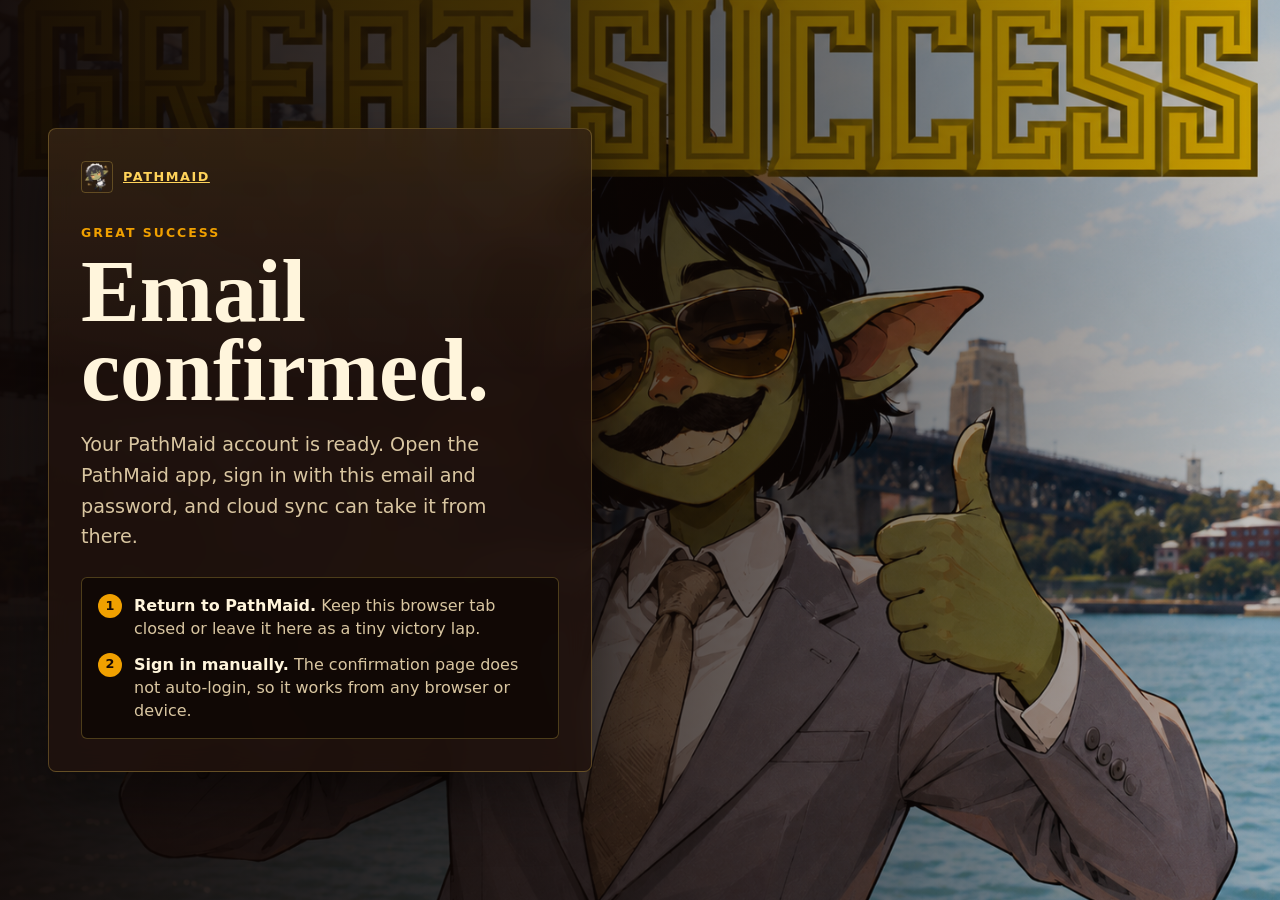
==== auth-confirmed/index.html @ c9f2a995 "Move standalone PathMaid landing site" ====
<!doctype html>
<html lang="en">
  <head>
    <meta charset="utf-8">
    <meta name="viewport" content="width=device-width, initial-scale=1">
    <meta name="robots" content="noindex">
    <meta
      name="description"
      content="PathMaid email confirmation result."
    >
    <title>PathMaid - Email confirmed</title>
    <link rel="icon" type="image/png" sizes="128x128" href="../assets/pathmaid-icon-128.png">
    <style>
      :root {
        --bg: #0f0705;
        --panel: rgba(31, 18, 13, 0.88);
        --panel-strong: rgba(14, 7, 5, 0.76);
        --ink: #fff5dc;
        --muted: #d9c6a1;
        --gold: #f0a000;
        --gold-bright: #ffd35a;
        --rule: rgba(255, 211, 90, 0.26);
        --danger: #ff7b5d;
        --shadow: rgba(0, 0, 0, 0.48);
      }

      * {
        box-sizing: border-box;
      }

      html,
      body {
        min-width: 320px;
        margin: 0;
      }

      body {
        min-height: 100vh;
        background:
          linear-gradient(90deg, rgba(15, 7, 5, 0.96), rgba(15, 7, 5, 0.78) 42%, rgba(15, 7, 5, 0.2)),
          url("../assets/auth-confirmed-success.png") center / cover no-repeat,
          var(--bg);
        color: var(--ink);
        font-family: ui-sans-serif, system-ui, -apple-system, BlinkMacSystemFont, "Segoe UI", sans-serif;
      }

      a {
        color: inherit;
      }

      .page {
        display: grid;
        min-height: 100vh;
        padding: clamp(1rem, 4vw, 3rem);
        place-items: center start;
      }

      .card {
        width: min(100%, 34rem);
        padding: clamp(1.25rem, 4vw, 2rem);
        border: 1px solid var(--rule);
        border-radius: 0.5rem;
        background:
          linear-gradient(180deg, rgba(255, 211, 90, 0.08), transparent 38%),
          var(--panel);
        box-shadow: 0 1.5rem 4rem var(--shadow);
        backdrop-filter: blur(12px);
      }

      .mark {
        display: inline-flex;
        align-items: center;
        gap: 0.625rem;
        margin-bottom: 2rem;
        color: var(--gold-bright);
        font-size: 0.8rem;
        font-weight: 900;
        letter-spacing: 0.12em;
        text-transform: uppercase;
      }

      .mark img {
        width: 2rem;
        height: 2rem;
        border: 1px solid var(--rule);
        border-radius: 0.25rem;
      }

      .eyebrow {
        margin: 0 0 0.75rem;
        color: var(--gold);
        font-size: 0.78rem;
        font-weight: 900;
        letter-spacing: 0.16em;
        text-transform: uppercase;
      }

      h1 {
        margin: 0;
        font-family: Georgia, "Times New Roman", serif;
        font-size: clamp(2.5rem, 11vw, 5.5rem);
        line-height: 0.9;
        letter-spacing: 0;
      }

      .lead {
        max-width: 28rem;
        margin: 1.25rem 0 0;
        color: var(--muted);
        font-size: clamp(1rem, 2.4vw, 1.2rem);
        line-height: 1.6;
      }

      .steps {
        display: grid;
        gap: 0.75rem;
        margin: 1.5rem 0 0;
        padding: 1rem;
        border: 1px solid var(--rule);
        border-radius: 0.375rem;
        background: var(--panel-strong);
      }

      .step {
        display: flex;
        gap: 0.75rem;
        align-items: flex-start;
        color: var(--muted);
        line-height: 1.45;
      }

      .step strong {
        color: var(--ink);
      }

      .step-number {
        display: grid;
        flex: 0 0 1.5rem;
        width: 1.5rem;
        height: 1.5rem;
        place-items: center;
        border-radius: 999px;
        background: var(--gold);
        color: #180b04;
        font-size: 0.8rem;
        font-weight: 900;
      }

      .error-panel {
        display: none;
      }

      .error-message {
        margin-top: 1rem;
        padding: 0.9rem 1rem;
        border: 1px solid rgba(255, 123, 93, 0.45);
        border-radius: 0.375rem;
        background: rgba(79, 22, 12, 0.54);
        color: #ffd6cc;
        font-family: ui-monospace, SFMono-Regular, Consolas, "Liberation Mono", monospace;
        font-size: 0.88rem;
        line-height: 1.5;
        overflow-wrap: anywhere;
      }

      body[data-state="error"] {
        background:
          linear-gradient(90deg, rgba(15, 7, 5, 0.98), rgba(15, 7, 5, 0.88) 48%, rgba(15, 7, 5, 0.44)),
          url("../assets/auth-confirmed-success.png") center / cover no-repeat,
          var(--bg);
      }

      body[data-state="error"] .success-panel {
        display: none;
      }

      body[data-state="error"] .error-panel {
        display: block;
      }

      body[data-state="error"] .eyebrow {
        color: var(--danger);
      }

      @media (max-width: 760px) {
        body {
          background:
            linear-gradient(180deg, rgba(15, 7, 5, 0.2), rgba(15, 7, 5, 0.96) 48%),
            url("../assets/auth-confirmed-success.png") center top / contain no-repeat,
            var(--bg);
        }

        .page {
          align-items: end;
          padding-top: 48vw;
        }

        .card {
          width: 100%;
        }
      }
    </style>
  </head>
  <body data-state="success">
    <main class="page">
      <section class="card" aria-live="polite">
        <a class="mark" href="../" aria-label="PathMaid home">
          <img src="../assets/pathmaid-icon-128.png" alt="">
          <span>PathMaid</span>
        </a>

        <div class="success-panel">
          <p class="eyebrow">Great success</p>
          <h1>Email confirmed.</h1>
          <p class="lead">
            Your PathMaid account is ready. Open the PathMaid app, sign in with this email and password,
            and cloud sync can take it from there.
          </p>
          <div class="steps" aria-label="Next steps">
            <div class="step">
              <span class="step-number">1</span>
              <span><strong>Return to PathMaid.</strong> Keep this browser tab closed or leave it here as a tiny victory lap.</span>
            </div>
            <div class="step">
              <span class="step-number">2</span>
              <span><strong>Sign in manually.</strong> The confirmation page does not auto-login, so it works from any browser or device.</span>
            </div>
          </div>
        </div>

        <div class="error-panel">
          <p class="eyebrow">Confirmation failed</p>
          <h1>Link problem.</h1>
          <p class="lead">
            Supabase could not confirm this email link. Try opening the newest confirmation email,
            then return to PathMaid and sign in.
          </p>
          <div id="error-message" class="error-message">
            No backend details were provided.
          </div>
        </div>
      </section>
    </main>

    <script>
      const params = new URLSearchParams(window.location.search)
      const hash = window.location.hash.startsWith('#') ? window.location.hash.slice(1) : window.location.hash
      const hashParams = new URLSearchParams(hash)
      hashParams.forEach((value, key) => params.set(key, value))

      const error = params.get('error_description') || params.get('error_code') || params.get('error')
      if (error) {
        document.body.dataset.state = 'error'
        document.getElementById('error-message').textContent = error
      }
    </script>
  </body>
</html>
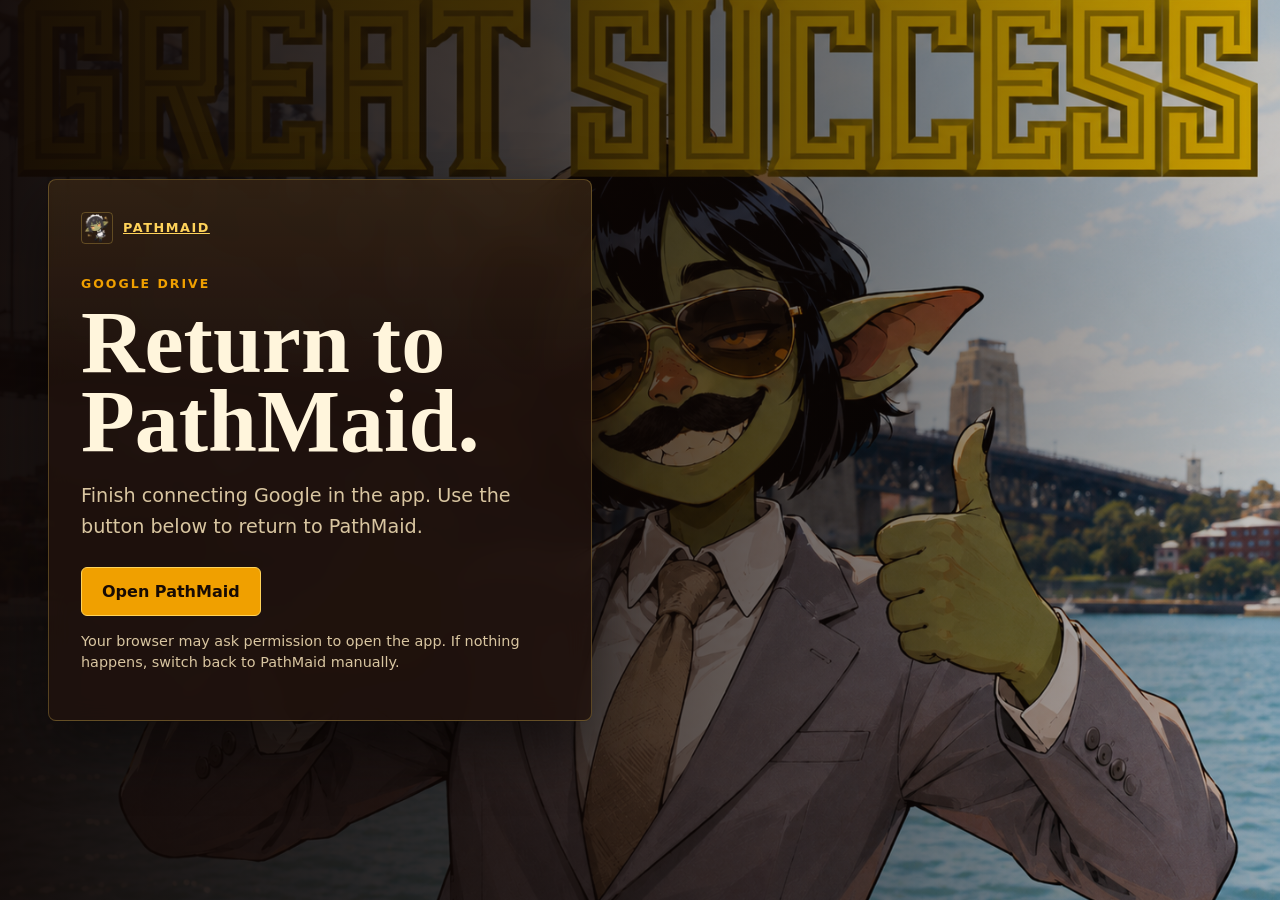
==== commit dbe723b0: "Use Google sign-in confirmation page with return-to-app link" ====
--- a/auth-confirmed/index.html
+++ b/auth-confirmed/index.html
@@ -1,257 +1,208 @@
-<!doctype html>
-<html lang="en">
-  <head>
-    <meta charset="utf-8">
-    <meta name="viewport" content="width=device-width, initial-scale=1">
-    <meta name="robots" content="noindex">
-    <meta
-      name="description"
-      content="PathMaid email confirmation result."
-    >
-    <title>PathMaid - Email confirmed</title>
-    <link rel="icon" type="image/png" sizes="128x128" href="../assets/pathmaid-icon-128.png">
-    <style>
-      :root {
-        --bg: #0f0705;
-        --panel: rgba(31, 18, 13, 0.88);
-        --panel-strong: rgba(14, 7, 5, 0.76);
-        --ink: #fff5dc;
-        --muted: #d9c6a1;
-        --gold: #f0a000;
-        --gold-bright: #ffd35a;
-        --rule: rgba(255, 211, 90, 0.26);
-        --danger: #ff7b5d;
-        --shadow: rgba(0, 0, 0, 0.48);
-      }
-
-      * {
-        box-sizing: border-box;
-      }
-
-      html,
-      body {
-        min-width: 320px;
-        margin: 0;
-      }
-
-      body {
-        min-height: 100vh;
-        background:
-          linear-gradient(90deg, rgba(15, 7, 5, 0.96), rgba(15, 7, 5, 0.78) 42%, rgba(15, 7, 5, 0.2)),
-          url("../assets/auth-confirmed-success.png") center / cover no-repeat,
-          var(--bg);
-        color: var(--ink);
-        font-family: ui-sans-serif, system-ui, -apple-system, BlinkMacSystemFont, "Segoe UI", sans-serif;
-      }
-
-      a {
-        color: inherit;
-      }
-
-      .page {
-        display: grid;
-        min-height: 100vh;
-        padding: clamp(1rem, 4vw, 3rem);
-        place-items: center start;
-      }
-
-      .card {
-        width: min(100%, 34rem);
-        padding: clamp(1.25rem, 4vw, 2rem);
-        border: 1px solid var(--rule);
-        border-radius: 0.5rem;
-        background:
-          linear-gradient(180deg, rgba(255, 211, 90, 0.08), transparent 38%),
-          var(--panel);
-        box-shadow: 0 1.5rem 4rem var(--shadow);
-        backdrop-filter: blur(12px);
-      }
-
-      .mark {
+<!doctype html>
+<html lang="en">
+  <head>
+    <meta charset="utf-8">
+    <meta name="viewport" content="width=device-width, initial-scale=1">
+    <meta name="robots" content="noindex">
+    <meta
+      name="description"
+      content="Return to PathMaid after connecting Google Drive."
+    >
+    <meta name="referrer" content="no-referrer">
+    <title>PathMaid — Google sign-in</title>
+    <link rel="icon" type="image/png" sizes="128x128" href="../assets/pathmaid-icon-128.png">
+    <style>
+      :root {
+        --bg: #0f0705;
+        --panel: rgba(31, 18, 13, 0.88);
+        --panel-strong: rgba(14, 7, 5, 0.76);
+        --ink: #fff5dc;
+        --muted: #d9c6a1;
+        --gold: #f0a000;
+        --gold-bright: #ffd35a;
+        --rule: rgba(255, 211, 90, 0.26);
+        --danger: #ff7b5d;
+        --shadow: rgba(0, 0, 0, 0.48);
+      }
+
+      * {
+        box-sizing: border-box;
+      }
+
+      html,
+      body {
+        min-width: 320px;
+        margin: 0;
+      }
+
+      body {
+        min-height: 100vh;
+        background:
+          linear-gradient(90deg, rgba(15, 7, 5, 0.96), rgba(15, 7, 5, 0.78) 42%, rgba(15, 7, 5, 0.2)),
+          url("../assets/auth-confirmed-success.png") center / cover no-repeat,
+          var(--bg);
+        color: var(--ink);
+        font-family: ui-sans-serif, system-ui, -apple-system, BlinkMacSystemFont, "Segoe UI", sans-serif;
+      }
+
+      a {
+        color: inherit;
+      }
+
+      .page {
+        display: grid;
+        min-height: 100vh;
+        padding: clamp(1rem, 4vw, 3rem);
+        place-items: center start;
+      }
+
+      .card {
+        width: min(100%, 34rem);
+        padding: clamp(1.25rem, 4vw, 2rem);
+        border: 1px solid var(--rule);
+        border-radius: 0.5rem;
+        background:
+          linear-gradient(180deg, rgba(255, 211, 90, 0.08), transparent 38%),
+          var(--panel);
+        box-shadow: 0 1.5rem 4rem var(--shadow);
+        backdrop-filter: blur(12px);
+      }
+
+      .mark {
+        display: inline-flex;
+        align-items: center;
+        gap: 0.625rem;
+        margin-bottom: 2rem;
+        color: var(--gold-bright);
+        font-size: 0.8rem;
+        font-weight: 900;
+        letter-spacing: 0.12em;
+        text-transform: uppercase;
+      }
+
+      .mark img {
+        width: 2rem;
+        height: 2rem;
+        border: 1px solid var(--rule);
+        border-radius: 0.25rem;
+      }
+
+      .eyebrow {
+        margin: 0 0 0.75rem;
+        color: var(--gold);
+        font-size: 0.78rem;
+        font-weight: 900;
+        letter-spacing: 0.16em;
+        text-transform: uppercase;
+      }
+
+      h1 {
+        margin: 0;
+        font-family: Georgia, "Times New Roman", serif;
+        font-size: clamp(2.5rem, 11vw, 5.5rem);
+        line-height: 0.9;
+        letter-spacing: 0;
+      }
+
+      .lead {
+        max-width: 28rem;
+        margin: 1.25rem 0 0;
+        color: var(--muted);
+        font-size: clamp(1rem, 2.4vw, 1.2rem);
+        line-height: 1.6;
+      }
+
+      .return-button {
         display: inline-flex;
-        align-items: center;
-        gap: 0.625rem;
-        margin-bottom: 2rem;
-        color: var(--gold-bright);
-        font-size: 0.8rem;
-        font-weight: 900;
-        letter-spacing: 0.12em;
-        text-transform: uppercase;
-      }
-
-      .mark img {
-        width: 2rem;
-        height: 2rem;
-        border: 1px solid var(--rule);
-        border-radius: 0.25rem;
-      }
-
-      .eyebrow {
-        margin: 0 0 0.75rem;
-        color: var(--gold);
-        font-size: 0.78rem;
-        font-weight: 900;
-        letter-spacing: 0.16em;
-        text-transform: uppercase;
-      }
-
-      h1 {
-        margin: 0;
-        font-family: Georgia, "Times New Roman", serif;
-        font-size: clamp(2.5rem, 11vw, 5.5rem);
-        line-height: 0.9;
-        letter-spacing: 0;
-      }
-
-      .lead {
-        max-width: 28rem;
-        margin: 1.25rem 0 0;
-        color: var(--muted);
-        font-size: clamp(1rem, 2.4vw, 1.2rem);
-        line-height: 1.6;
-      }
-
-      .steps {
-        display: grid;
-        gap: 0.75rem;
-        margin: 1.5rem 0 0;
-        padding: 1rem;
-        border: 1px solid var(--rule);
+        margin-top: 1.5rem;
+        padding: 0.9rem 1.25rem;
+        border: 1px solid var(--gold-bright);
         border-radius: 0.375rem;
-        background: var(--panel-strong);
-      }
-
-      .step {
-        display: flex;
-        gap: 0.75rem;
-        align-items: flex-start;
-        color: var(--muted);
-        line-height: 1.45;
-      }
-
-      .step strong {
-        color: var(--ink);
-      }
-
-      .step-number {
-        display: grid;
-        flex: 0 0 1.5rem;
-        width: 1.5rem;
-        height: 1.5rem;
-        place-items: center;
-        border-radius: 999px;
         background: var(--gold);
         color: #180b04;
-        font-size: 0.8rem;
-        font-weight: 900;
-      }
-
-      .error-panel {
-        display: none;
-      }
-
-      .error-message {
-        margin-top: 1rem;
-        padding: 0.9rem 1rem;
-        border: 1px solid rgba(255, 123, 93, 0.45);
-        border-radius: 0.375rem;
-        background: rgba(79, 22, 12, 0.54);
-        color: #ffd6cc;
-        font-family: ui-monospace, SFMono-Regular, Consolas, "Liberation Mono", monospace;
-        font-size: 0.88rem;
+        font-weight: 800;
+        text-decoration: none;
+      }
+
+      .return-button:hover {
+        background: var(--gold-bright);
+      }
+
+      .return-button:focus-visible {
+        outline: 3px solid var(--ink);
+        outline-offset: 4px;
+      }
+
+      .return-hint {
+        color: var(--muted);
+        font-size: 0.9rem;
         line-height: 1.5;
-        overflow-wrap: anywhere;
-      }
-
-      body[data-state="error"] {
-        background:
-          linear-gradient(90deg, rgba(15, 7, 5, 0.98), rgba(15, 7, 5, 0.88) 48%, rgba(15, 7, 5, 0.44)),
-          url("../assets/auth-confirmed-success.png") center / cover no-repeat,
-          var(--bg);
-      }
-
-      body[data-state="error"] .success-panel {
-        display: none;
-      }
-
-      body[data-state="error"] .error-panel {
-        display: block;
       }
 
       body[data-state="error"] .eyebrow {
         color: var(--danger);
       }
 
-      @media (max-width: 760px) {
-        body {
-          background:
-            linear-gradient(180deg, rgba(15, 7, 5, 0.2), rgba(15, 7, 5, 0.96) 48%),
-            url("../assets/auth-confirmed-success.png") center top / contain no-repeat,
-            var(--bg);
-        }
-
-        .page {
-          align-items: end;
-          padding-top: 48vw;
-        }
-
-        .card {
-          width: 100%;
-        }
-      }
-    </style>
-  </head>
-  <body data-state="success">
+      @media (max-width: 760px) {
+        body {
+          background:
+            linear-gradient(180deg, rgba(15, 7, 5, 0.2), rgba(15, 7, 5, 0.96) 48%),
+            url("../assets/auth-confirmed-success.png") center top / contain no-repeat,
+            var(--bg);
+        }
+
+        .page {
+          align-items: end;
+          padding-top: 48vw;
+        }
+
+        .card {
+          width: 100%;
+        }
+      }
+    </style>
+  </head>
+  <body data-state="ready">
     <main class="page">
       <section class="card" aria-live="polite">
         <a class="mark" href="../" aria-label="PathMaid home">
           <img src="../assets/pathmaid-icon-128.png" alt="">
           <span>PathMaid</span>
         </a>
-
-        <div class="success-panel">
-          <p class="eyebrow">Great success</p>
-          <h1>Email confirmed.</h1>
-          <p class="lead">
-            Your PathMaid account is ready. Open the PathMaid app, sign in with this email and password,
-            and cloud sync can take it from there.
-          </p>
-          <div class="steps" aria-label="Next steps">
-            <div class="step">
-              <span class="step-number">1</span>
-              <span><strong>Return to PathMaid.</strong> Keep this browser tab closed or leave it here as a tiny victory lap.</span>
-            </div>
-            <div class="step">
-              <span class="step-number">2</span>
-              <span><strong>Sign in manually.</strong> The confirmation page does not auto-login, so it works from any browser or device.</span>
-            </div>
-          </div>
-        </div>
-
-        <div class="error-panel">
-          <p class="eyebrow">Confirmation failed</p>
-          <h1>Link problem.</h1>
-          <p class="lead">
-            Supabase could not confirm this email link. Try opening the newest confirmation email,
-            then return to PathMaid and sign in.
-          </p>
-          <div id="error-message" class="error-message">
-            No backend details were provided.
-          </div>
-        </div>
+        <p id="status-label" class="eyebrow">Google Drive</p>
+        <h1 id="status-title">Return to PathMaid.</h1>
+        <p id="status-description" class="lead">Finish connecting Google in the app. Use the button below to return to PathMaid.</p>
+        <a id="return-button" class="return-button" href="pathmaid://open">Open PathMaid</a>
+        <p id="return-hint" class="return-hint">Your browser may ask permission to open the app. If nothing happens, switch back to PathMaid manually.</p>
       </section>
     </main>
-
     <script>
       const params = new URLSearchParams(window.location.search)
-      const hash = window.location.hash.startsWith('#') ? window.location.hash.slice(1) : window.location.hash
-      const hashParams = new URLSearchParams(hash)
-      hashParams.forEach((value, key) => params.set(key, value))
-
-      const error = params.get('error_description') || params.get('error_code') || params.get('error')
-      if (error) {
-        document.body.dataset.state = 'error'
-        document.getElementById('error-message').textContent = error
+      const status = params.get('status')
+      const state = status === 'success' || status === 'error' ? status : 'ready'
+      window.history.replaceState(null, '', window.location.pathname)
+      document.body.dataset.state = state
+      const russian = navigator.language.toLowerCase().startsWith('ru')
+      document.documentElement.lang = russian ? 'ru' : 'en'
+      const text = russian ? {
+        ready: ['Вернуться в PathMaid.', 'Завершите подключение Google в приложении. Нажмите кнопку ниже, чтобы вернуться в PathMaid.'],
+        success: ['Google Drive подключён.', 'Подключение сохранено. Вернитесь в PathMaid, чтобы сохранить архив или восстановить его из Google Drive.'],
+        error: ['Вход не завершён.', 'Вернитесь в PathMaid, проверьте сообщение и попробуйте подключить Google ещё раз.'],
+        button: 'Открыть PathMaid',
+        hint: 'Браузер может запросить разрешение на открытие приложения. Если ничего не произошло, вернитесь в PathMaid вручную.'
+      } : {
+        ready: ['Return to PathMaid.', 'Finish connecting Google in the app. Use the button below to return to PathMaid.'],
+        success: ['Google Drive connected.', 'Your connection is saved. Return to PathMaid to save or restore ZIP archives in Google Drive.'],
+        error: ['Sign-in was not completed.', 'Return to PathMaid, check the message, and try connecting Google again.'],
+        button: 'Open PathMaid',
+        hint: 'Your browser may ask permission to open the app. If nothing happens, switch back to PathMaid manually.'
+      }
+      document.getElementById('status-title').textContent = text[state][0]
+      document.getElementById('status-description').textContent = text[state][1]
+      document.getElementById('return-button').textContent = text.button
+      document.getElementById('return-hint').textContent = text.hint
+      if (state === 'success') {
+        window.setTimeout(() => window.location.assign('pathmaid://open'), 500)
       }
     </script>
   </body>
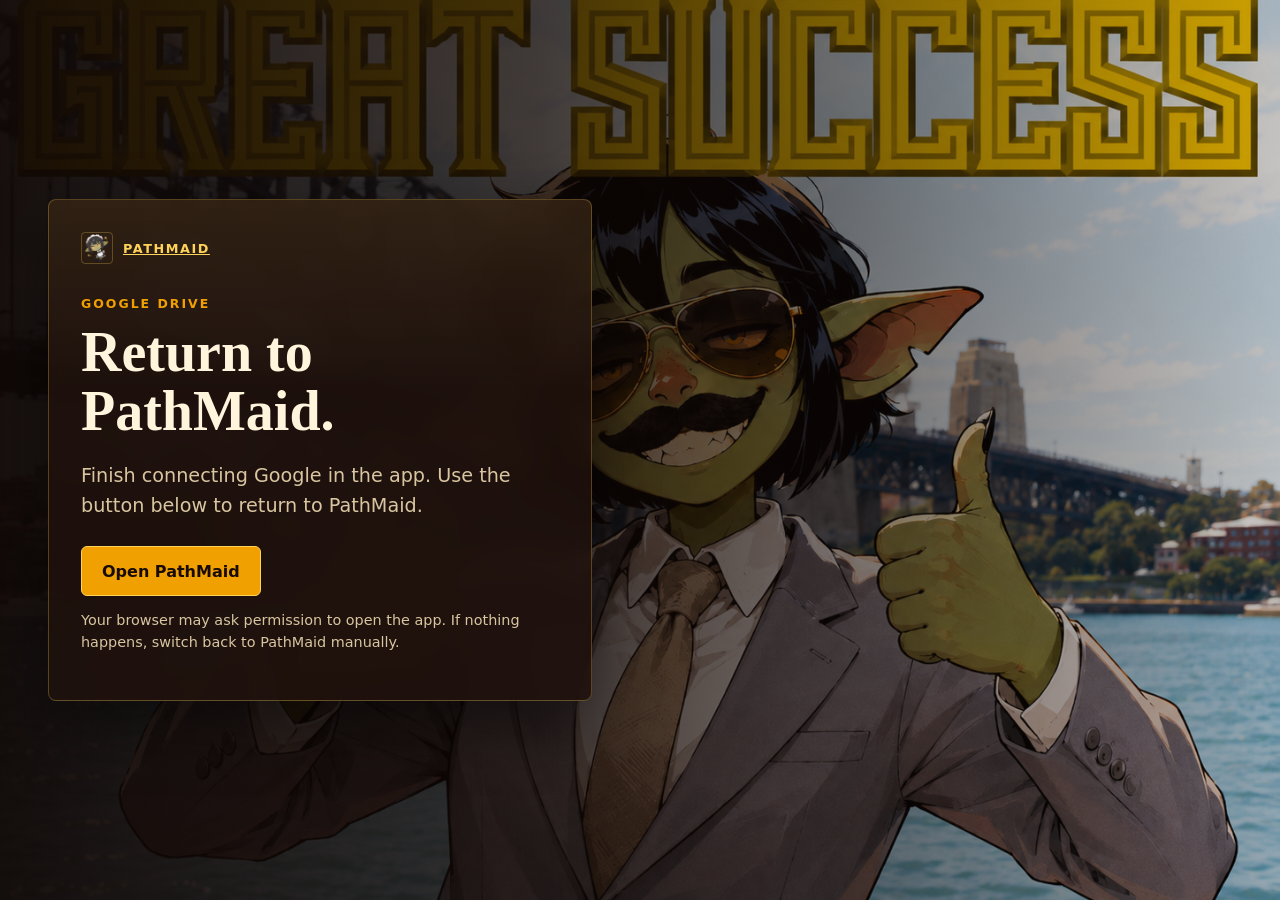
==== commit 5c6c474d: "Fix confirmation heading overflow and mobile card spacing" ====
--- a/auth-confirmed/index.html
+++ b/auth-confirmed/index.html
@@ -99,9 +99,10 @@
       h1 {
         margin: 0;
         font-family: Georgia, "Times New Roman", serif;
-        font-size: clamp(2.5rem, 11vw, 5.5rem);
-        line-height: 0.9;
+        font-size: clamp(2.25rem, 6vw, 3.5rem);
+        line-height: 1.05;
         letter-spacing: 0;
+        overflow-wrap: anywhere;
       }
 
       .lead {
@@ -152,8 +153,10 @@
         }
 
         .page {
-          align-items: end;
-          padding-top: 48vw;
+          min-height: auto;
+          align-items: start;
+          /* Leave room for the 4:3 illustration above the card. */
+          padding-top: calc(75vw + 1rem);
         }
 
         .card {
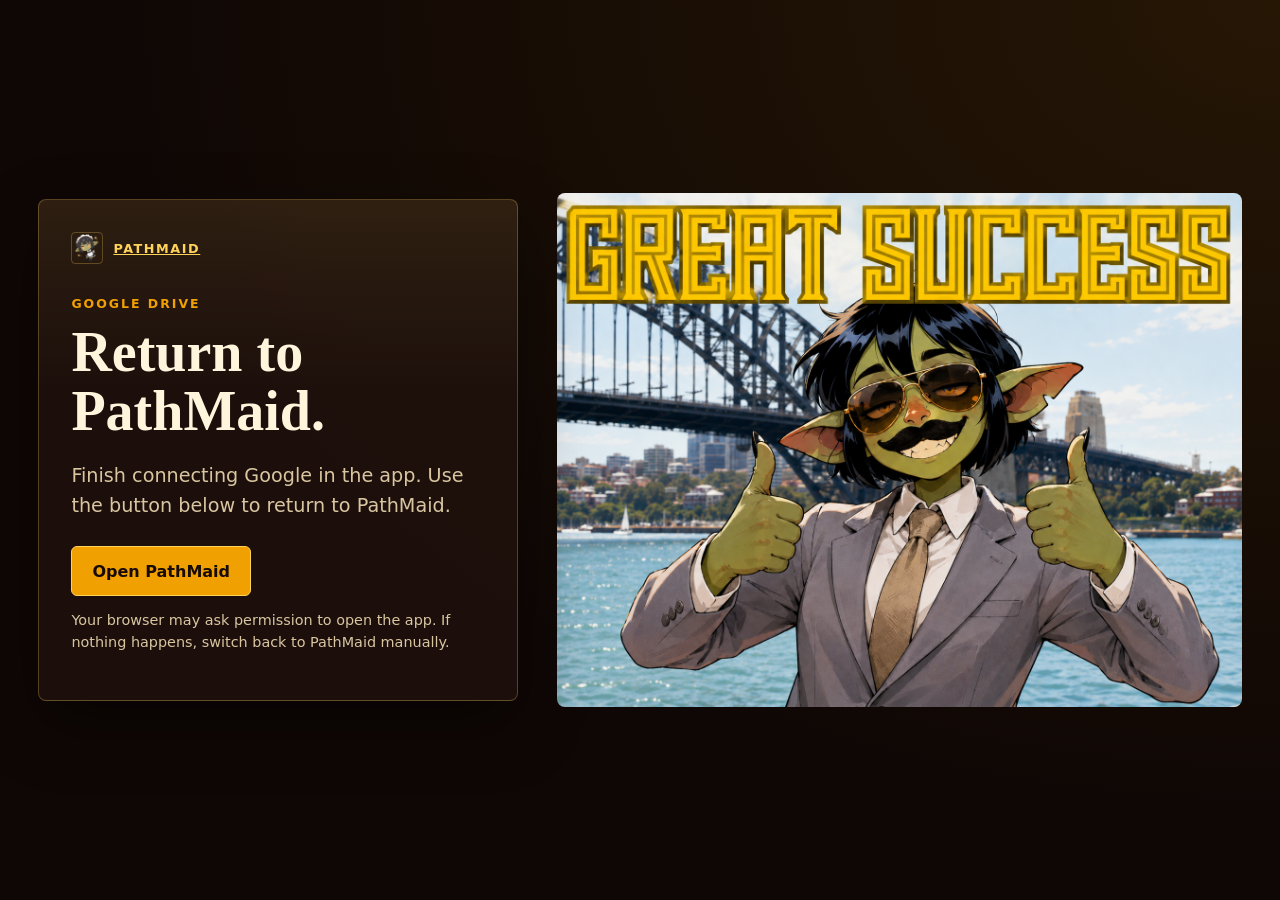
==== commit 311ed587: "Show full Google confirmation artwork beside the account card" ====
--- a/auth-confirmed/index.html
+++ b/auth-confirmed/index.html
@@ -15,7 +15,6 @@
       :root {
         --bg: #0f0705;
         --panel: rgba(31, 18, 13, 0.88);
-        --panel-strong: rgba(14, 7, 5, 0.76);
         --ink: #fff5dc;
         --muted: #d9c6a1;
         --gold: #f0a000;
@@ -38,8 +37,7 @@
       body {
         min-height: 100vh;
         background:
-          linear-gradient(90deg, rgba(15, 7, 5, 0.96), rgba(15, 7, 5, 0.78) 42%, rgba(15, 7, 5, 0.2)),
-          url("../assets/auth-confirmed-success.png") center / cover no-repeat,
+          radial-gradient(ellipse at top right, rgba(240, 160, 0, 0.1), transparent 65%),
           var(--bg);
         color: var(--ink);
         font-family: ui-sans-serif, system-ui, -apple-system, BlinkMacSystemFont, "Segoe UI", sans-serif;
@@ -51,12 +49,29 @@
 
       .page {
         display: grid;
+        grid-template-columns: minmax(18rem, 30rem) minmax(0, 1fr);
+        grid-template-areas: "content artwork";
+        align-items: center;
+        gap: clamp(1.25rem, 3vw, 3rem);
         min-height: 100vh;
-        padding: clamp(1rem, 4vw, 3rem);
-        place-items: center start;
+        max-width: 120rem;
+        margin: 0 auto;
+        padding: clamp(1rem, 3vw, 3rem);
+      }
+
+      .artwork {
+        grid-area: artwork;
+        display: block;
+        width: 100%;
+        height: auto;
+        max-height: calc(100vh - 6rem);
+        object-fit: contain;
+        border-radius: 0.5rem;
       }
 
       .card {
+        grid-area: content;
+        justify-self: center;
         width: min(100%, 34rem);
         padding: clamp(1.25rem, 4vw, 2rem);
         border: 1px solid var(--rule);
@@ -65,7 +80,6 @@
           linear-gradient(180deg, rgba(255, 211, 90, 0.08), transparent 38%),
           var(--panel);
         box-shadow: 0 1.5rem 4rem var(--shadow);
-        backdrop-filter: blur(12px);
       }
 
       .mark {
@@ -144,29 +158,22 @@
         color: var(--danger);
       }
 
-      @media (max-width: 760px) {
-        body {
-          background:
-            linear-gradient(180deg, rgba(15, 7, 5, 0.2), rgba(15, 7, 5, 0.96) 48%),
-            url("../assets/auth-confirmed-success.png") center top / contain no-repeat,
-            var(--bg);
+      @media (max-width: 960px) {
+        .page {
+          grid-template-columns: minmax(0, 1fr);
+          grid-template-areas: "artwork" "content";
+          min-height: auto;
         }
 
-        .page {
-          min-height: auto;
-          align-items: start;
-          /* Leave room for the 4:3 illustration above the card. */
-          padding-top: calc(75vw + 1rem);
-        }
-
-        .card {
-          width: 100%;
+        .artwork {
+          max-height: none;
         }
       }
     </style>
   </head>
   <body data-state="ready">
     <main class="page">
+      <img class="artwork" src="../assets/auth-confirmed-success.png" width="1448" height="1086" alt="">
       <section class="card" aria-live="polite">
         <a class="mark" href="../" aria-label="PathMaid home">
           <img src="../assets/pathmaid-icon-128.png" alt="">
